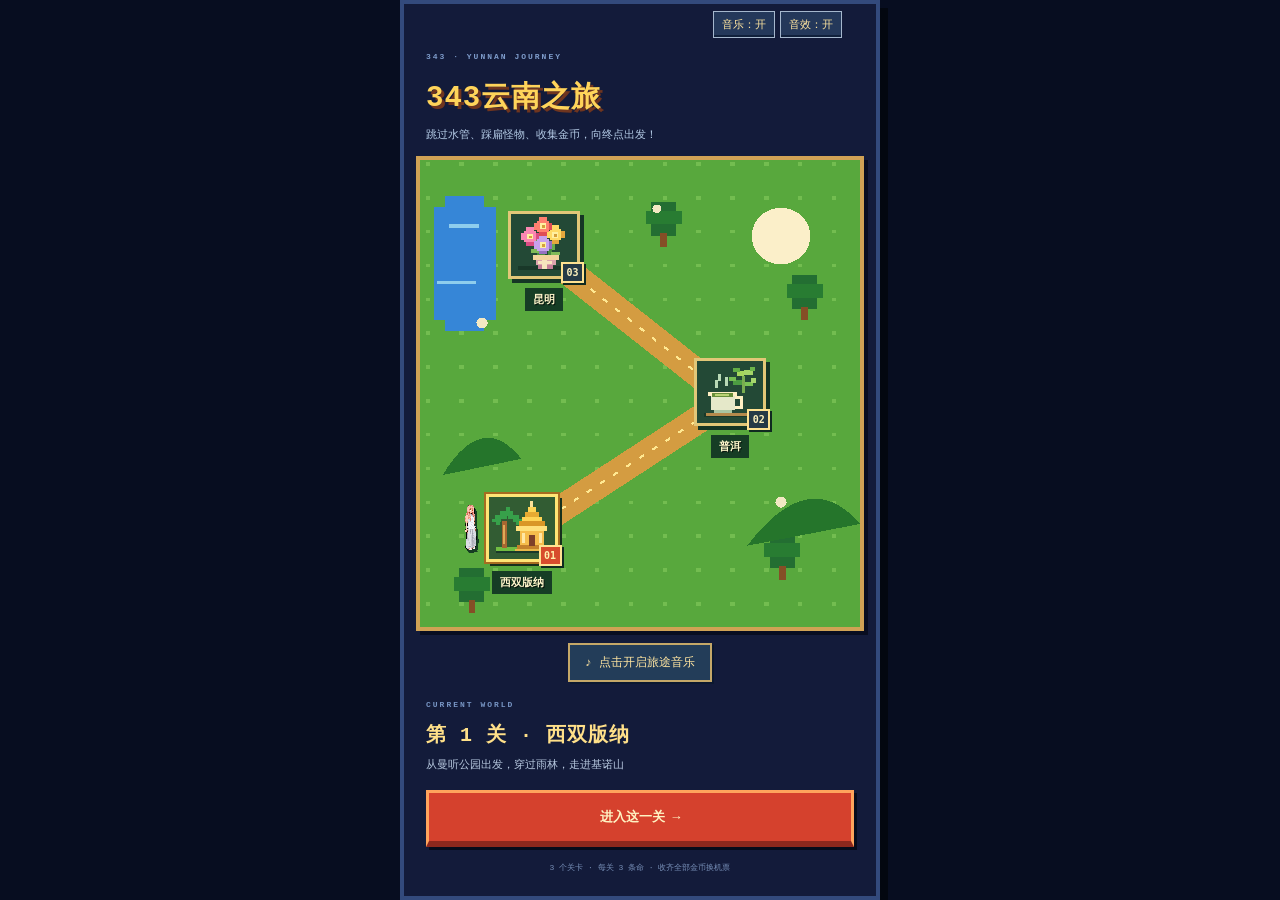
==== adventure/index.html @ a623d42a "v57: 修复云南节点定位错位 / 北京门禁+通关对勾 / 研究生院攻击互动 / 寿宴礼成对勾" ====
<!doctype html><html lang="zh-CN"><head><meta charset="utf-8"><meta name="viewport" content="width=device-width,initial-scale=1,viewport-fit=cover,user-scalable=no"><meta name="theme-color" content="#f7f5ef"><title>超级马里奥 · 像素冒险</title><link rel="stylesheet" href="style.css"></head><body>
<div id="app">
<section id="mapPage" class="page map-page"><div class="map-heading"><div class="audio-settings map-sound"><button class="sound-toggle" data-music>音乐：开</button><button class="sound-toggle" data-sound>音效：开</button></div><small>343 · YUNNAN JOURNEY</small><h1>343云南之旅</h1><p>跳过水管、踩扁怪物、收集金币，向终点出发！</p></div><div id="mapArt" class="map-art"><svg class="map-route" viewBox="0 0 390 430" preserveAspectRatio="none" aria-hidden="true"><path d="M90 345L275 220L110 85" fill="none" stroke="#d49c41" stroke-width="25" stroke-linecap="square" stroke-linejoin="miter"/><path d="M90 345L275 220L110 85" fill="none" stroke="#ffe891" stroke-width="2" stroke-dasharray="5 9"/><circle cx="320" cy="70" r="26" fill="#fbefc9"/><path d="M20 290Q55 230 90 275M290 355Q345 280 390 335" fill="#25752b"/><g fill="#f3e8c3"><circle cx="55" cy="150" r="5"/><circle cx="320" cy="315" r="5"/><circle cx="210" cy="45" r="4"/></g></svg><div id="mapNodes"></div><div id="mapHero" class="map-hero"><img id="mapHeroImage" alt="当前关卡的基础主角形象"></div></div><div class="map-bottom"><button id="mapMusicStart" class="map-music-start hidden">♪ 点击开启旅途音乐</button><small>CURRENT WORLD</small><h2 id="mapCurrent"></h2><p id="mapSubtitle"></p><button id="mapStart" class="primary">进入这一关 →</button><button id="exitHome" class="text-btn hidden" style="display:block;width:100%;padding:12px 15px 4px">回到坏女孩诞辰地图 →</button><div class="map-note">3 个关卡 · 每关 3 条命 · 收齐全部金币换机票</div></div></section>
<section id="gamePage" class="page game-page hidden">
<header><div class="logo">M</div><div><small>PIXEL PLATFORM ADVENTURE</small><h1>超级马里奥</h1></div><button id="backMap" class="round" aria-label="返回关卡地图">⌂</button></header>
<div class="chapter-row"><span id="chapter">01 / 西双版纳</span><div class="audio-settings"><button class="sound-toggle" data-music>音乐：开</button><button class="sound-toggle" data-sound>音效：开</button></div><div id="steps" class="steps"><i></i><i></i><i></i></div></div>
<div class="game-scene"><canvas id="canvas" aria-label="像素横版平台游戏，左右移动，空格跳跃"></canvas><div class="hud"><span>◷ <b id="time">0.0</b> s</span><span>🍄 <b id="count">0 / 2</b></span><span>● <b id="coinCount">0 / 28</b></span><span class="life-count" aria-label="剩余生命"><b id="lives">♥♥♥</b></span><button id="pause" aria-label="暂停游戏">Ⅱ</button></div><div class="progress"><i id="progress"></i></div><div id="powerStatus" class="power-status hidden" role="status">★ 高级外援 · 无敌</div><button id="skipLevel" aria-label="跳过本关">跳过本关 »</button><div id="sceneHint" class="game-notice hidden" role="status"></div><div id="cheer" class="cheer hidden"><small>YOU MADE IT</small><h2 id="settleTitle">售票站到了！</h2><p id="settleText">伙伴们正在售票站等你。</p></div></div>
<div id="gameControls" class="controls"><div><b id="controlTitle">左右移动 · 跳跃 · 踩怪</b><p>电脑：方向键 / A D 移动，空格跳跃</p></div><div class="move-buttons"><button id="left" aria-label="向左移动">◀</button><button id="right" aria-label="向右移动">▶</button></div><button id="jump" aria-label="跳跃">A <span>跳跃</span></button></div>
<div class="footnote">每关 3 条命 · 问号砖也有金币 · 收齐后换机票</div>
</section>
<section id="galleryPage" class="page gallery-page hidden"><div class="gallery-top"><span>ADVENTURE JOURNAL</span><button id="galleryMap" class="round" aria-label="返回关卡地图">⌂</button></div><div class="gallery-intro"><small id="galleryChapter"></small><h1 id="galleryTitle"></h1><p id="galleryText"></p><div class="scroll-note">一张照片，收藏一段旅程</div></div><div id="galleryItems"></div><div class="gallery-bottom"><span>把这一页收藏在心里</span><button id="next" class="primary">下一段冒险 →</button><button id="replay" class="text-btn">重玩本关</button></div></section>
<div id="cardModal" class="modal hidden" role="dialog" aria-modal="true" aria-labelledby="cardTitle"><div class="story-card"><div class="card-top"><span id="cardTag">MEET YOUR HERO</span><span id="cardNumber">01 / 03</span></div><div class="portrait-wrap"><img id="cardImage" alt="角色介绍照片"><div id="cardBadge" class="card-badge">✦</div></div><div class="card-copy"><small id="cardEyebrow">冒险即将开始</small><h2 id="cardTitle"></h2><p id="cardText"></p><button id="cardAction" class="primary">出发吧 →</button><div id="cardNote" class="card-note">卡片展示期间，游戏计时暂停</div></div></div></div>
<div id="pauseModal" class="modal hidden" role="dialog" aria-modal="true" aria-label="游戏已暂停"><div class="simple-card"><small>TAKE YOUR TIME</small><h2>冒险暂停中</h2><p>准备好，就继续向前吧。</p><button id="resume" class="primary">继续冒险 →</button><button id="restart" class="text-btn">重新开始本关</button></div></div>
<div id="gameOverModal" class="modal hidden" role="dialog" aria-modal="true" aria-labelledby="gameOverTitle"><div class="simple-card"><small>TRY AGAIN</small><h2 id="gameOverTitle">生命用完了</h2><p>重新挑战本关，带着 3 条命再次出发。</p><button id="retryLevel" class="primary">重新挑战本关</button><button id="gameOverMap" class="text-btn">返回地图</button></div></div>
<div id="ticketModal" class="modal hidden" role="dialog" aria-modal="true" aria-labelledby="ticketTitle"><div class="ticket-card"><div class="ticket-top"><span>BOARDING PASS</span><span>✈</span></div><div class="ticket-main"><small id="ticketNumber"></small><h2 id="ticketTitle"></h2><div class="ticket-route"><div><small>出发地</small><strong id="ticketOrigin"></strong></div><span>✈</span><div><small>目的地</small><strong id="ticketDestination"></strong></div></div><p id="ticketText"></p><div class="ticket-paid">✓ <span id="ticketCoins"></span></div></div><div class="ticket-tear"></div><div class="ticket-bottom"><div class="barcode" aria-hidden="true"></div><button id="ticketAction" class="primary">收好机票，回忆本次旅程</button></div></div></div>
</div><script src="config.js?v=arcade-30"></script><script src="pixel-art.js?v=arcade-30"></script><script src="kunming-backgrounds.js?v=arcade-30"></script><script src="banna-backgrounds.js?v=arcade-30"></script><script src="puer-backgrounds.js?v=arcade-30"></script><script src="sound.js?v=arcade-30"></script><script src="music.js?v=arcade-30"></script><script src="journey-photo.js?v=arcade-30"></script><script src="game.js?v=arcade-30"></script></body></html>
---- adventure/style.css ----
:root{--paper:#f7f5ef;--ink:#34483e;--muted:#899080;--orange:#d77f5d}*{box-sizing:border-box}html,body{margin:0;width:100%;height:100%;background:#e5e8df;color:var(--ink);font-family:Arial,'PingFang SC','Microsoft YaHei',sans-serif}button,input,textarea{font:inherit}button{cursor:pointer;-webkit-tap-highlight-color:transparent}button:focus-visible,label:focus-within{outline:3px solid #6e9f79;outline-offset:3px}.hidden{display:none!important}#app{width:100%;max-width:480px;margin:auto;background:var(--paper);height:100dvh;position:relative;box-shadow:0 0 70px #3a543416;overflow:hidden}.page{height:100%;background:var(--paper)}.game-page{display:flex;flex-direction:column;padding:env(safe-area-inset-top) 0 0}header{display:flex;align-items:center;gap:10px;padding:19px 22px 13px;flex-shrink:0}.logo{font-size:30px;color:var(--orange);background:#efe6d6;width:44px;height:44px;border-radius:50%;display:grid;place-items:center}small{font-size:9px;letter-spacing:2px;font-weight:600}header small{color:#959a88;font-size:8px}header h1{font-size:21px;letter-spacing:2px;margin:4px 0 0}.round{border:1px solid #dedfd2;border-radius:50%;width:35px;height:35px;background:transparent;color:#70806c}header>.round{margin-left:auto}.chapter-row{display:flex;justify-content:space-between;align-items:center;padding:8px 23px 15px;flex-shrink:0;font-size:11px;letter-spacing:1px;color:#7b896f}.steps{display:flex;gap:5px}.steps i{width:20px;height:4px;border-radius:4px;background:#e0e3d6}.steps .active{background:#d39170}.game-scene{position:relative;margin:0 12px;flex:1;min-height:220px;overflow:hidden;border-radius:20px;background:#deead5;touch-action:none;isolation:isolate}canvas{display:block;width:100%;height:100%;position:absolute;inset:0}.hud{position:absolute;left:17px;right:17px;top:16px;display:flex;justify-content:space-between;align-items:center;font-size:11px;z-index:2}.hud>span{background:#fff9;border:1px solid #fff8;backdrop-filter:blur(8px);padding:8px 11px;border-radius:30px;color:#53715b}.hud b{font:700 15px monospace}.hud button{border:1px solid #fff8;background:#fffa;border-radius:50%;height:33px;width:33px;color:#53715b}.progress{position:absolute;left:21px;right:21px;top:62px;height:3px;background:#ffffff5c;border-radius:3px;overflow:hidden}.progress i{display:block;width:0;height:100%;background:#6f926d}.scene-hint{position:absolute;top:85px;left:0;right:0;text-align:center;font-size:10px;color:#577453;letter-spacing:2px}.controls{display:flex;justify-content:space-between;align-items:center;padding:18px 24px 10px;flex-shrink:0}.controls b{font-size:13px}.controls p{font-size:10px;color:#939781;margin:7px 0 0}.controls button{border:0;border-bottom:4px solid #b56c50;background:#d68a68;color:white;border-radius:24px;width:92px;height:64px;font-size:25px;touch-action:none;user-select:none}.controls button span{font-size:12px;vertical-align:middle}.controls button:active{transform:translateY(2px);border-bottom-width:2px}.footnote{text-align:center;padding:7px 0 max(14px,env(safe-area-inset-bottom));color:#9c9f8e;font-size:9px;letter-spacing:1px;flex-shrink:0}.modal{position:absolute;inset:0;z-index:10;background:#314b3b73;backdrop-filter:blur(7px);display:flex;align-items:center;justify-content:center;padding:23px;overflow-y:auto;overscroll-behavior:contain}.story-card{width:100%;max-width:340px;background:#fcfaf3;border-radius:24px;overflow:hidden;box-shadow:0 20px 70px #253b3340;margin:auto}.card-top{padding:17px 20px 12px;display:flex;justify-content:space-between;color:#93967f;font:8px monospace;letter-spacing:1.8px}.portrait-wrap{height:clamp(130px,29dvh,265px);margin:0 15px;border-radius:14px;background:radial-gradient(ellipse at 50% 60%,#f8f1da,#dce7d2);display:flex;justify-content:center;position:relative;padding:14px;overflow:hidden}.portrait-wrap img{width:100%;height:100%;object-fit:contain}.card-badge{position:absolute;right:12px;bottom:12px;width:30px;height:30px;border-radius:50%;background:#fff9;display:grid;place-items:center;color:#a47c4b}.card-copy{padding:20px 24px;text-align:center}.card-copy small{color:#b28f66;font-size:9px}.card-copy h2{font-size:25px;margin:9px 0 12px;letter-spacing:1px}.card-copy p{font-size:12px;color:#89907e;line-height:1.9;margin:0 0 20px;white-space:pre-wrap;max-height:15dvh;overflow:auto}.primary{display:block;width:100%;border:0;border-bottom:3px solid #b76e50;background:#d38a68;color:white;padding:15px;border-radius:14px;font-weight:600;font-size:13px}.card-note{font-size:9px;color:#a5a58e;margin-top:13px}.simple-card{background:#fcfaf3;padding:32px 25px;border-radius:22px;width:100%;text-align:center}.simple-card small{color:#ad9274}.simple-card h2{font-size:24px}.simple-card p{font-size:12px;color:var(--muted);margin-bottom:25px}.text-btn{border:0;background:none;color:#89907e;font-size:12px;padding:15px}.cheer{position:absolute;inset:100px 0 auto;text-align:center;color:#3c614a;animation:appear .35s both}.cheer small{letter-spacing:3px}.cheer h2{font-size:28px;margin:12px 0}.cheer p{font-size:11px}.gallery-page{overflow-y:auto;overscroll-behavior:contain;-webkit-overflow-scrolling:touch;padding:env(safe-area-inset-top) 22px max(24px,env(safe-area-inset-bottom))}.gallery-top{display:flex;justify-content:space-between;align-items:center;padding:22px 0;color:#969982;font:9px monospace;letter-spacing:1.5px}.gallery-intro{padding:22px 0 25px}.gallery-intro small{color:#b78b63}.gallery-intro h1{font-size:30px;line-height:1.5;margin:13px 0;letter-spacing:1px;max-width:290px}.gallery-intro p{font-size:12px;line-height:1.9;color:#949a87}.scroll-note{font-size:10px;color:#ab9d7f;margin-top:25px}.gallery-item{margin:0 0 30px}.gallery-item img{display:block;width:100%;height:auto;border-radius:17px;background:#e2e9d9}.gallery-item small{font:9px monospace;color:#b69a78;display:block;margin-top:18px;letter-spacing:2px}.gallery-item h2{font-size:19px;margin:9px 0}.gallery-item p{font-size:12px;line-height:1.9;color:#8c947f;white-space:pre-wrap}.gallery-bottom{text-align:center;border-top:1px solid #e3e3d5;padding-top:28px}.gallery-bottom>span{font-size:11px;color:#a2a58d;display:block;margin-bottom:20px}@keyframes appear{from{opacity:0;transform:translateY(15px)}to{opacity:1;transform:translateY(0)}}@media(min-width:600px){#app{height:min(900px,100dvh);border-radius:24px}body{display:flex;align-items:center;justify-content:center}#app::selection{background:#dce8d2}}@media(max-height:640px){header{padding-top:10px;padding-bottom:8px}.chapter-row{padding-bottom:9px}.controls{padding-top:10px}.controls button{height:52px}.footnote{padding-top:4px;padding-bottom:8px}.card-copy{padding:14px 20px}.card-copy p{margin-bottom:12px}.card-top{padding-top:12px}}
.map-page{display:flex;flex-direction:column;overflow:auto;padding:env(safe-area-inset-top) 22px max(15px,env(safe-area-inset-bottom))}.map-heading{padding:28px 0 0;flex-shrink:0}.map-heading>small{color:#a69375;font-size:8px}.map-heading h1{font-size:28px;letter-spacing:1px;margin:13px 0 9px}.map-heading p{font-size:11px;color:#8a957e;line-height:1.8;margin:0}.map-art{position:relative;flex:1;min-height:260px;max-height:480px;margin:10px -10px 0;border-radius:32px;background:radial-gradient(ellipse at 50% 50%,#e4ecd8,#f1f2e8 75%);background-position:center;background-size:cover}.map-route{position:absolute;inset:0;width:100%;height:100%;overflow:visible}.map-node{position:absolute;transform:translate(-50%,-50%);border:0;background:none;color:#74846b;padding:0;text-align:center;width:100px;height:49px;z-index:2}.map-node strong{display:grid;place-items:center;margin:auto;width:44px;height:44px;background:#e4dfce;border:4px solid #fffaf0;box-shadow:0 3px 0 #c9c5b4;border-radius:50%;font:700 15px monospace}.map-node.current strong{background:#d68a68;color:#fff;box-shadow:0 3px 0 #b87556}.map-node.done strong{background:#93ac7e;color:white;box-shadow:0 3px 0 #758d64}.map-node span{display:block;font-size:10px;margin-top:8px;white-space:nowrap;letter-spacing:1px}.map-node:disabled{opacity:.58;cursor:default}.map-hero{position:absolute;width:52px;height:78px;transform:translate(-50%,-120%);z-index:3;pointer-events:none}.map-hero img{width:100%;height:100%;object-fit:contain;filter:drop-shadow(0 4px 0 #687c4220)}.map-hero.running img{animation:mapRun .22s infinite alternate}.map-bottom{flex-shrink:0;padding:18px 0 8px}.map-bottom>small{font-size:8px;color:#af9877}.map-bottom h2{font-size:20px;letter-spacing:1px;margin:9px 0}.map-bottom p{font-size:11px;color:#929b85;margin:0 0 18px}.map-note{font-size:9px;color:#a3a58e;text-align:center;margin-top:15px}.primary:disabled{background:#b9b49b;border-bottom-color:#a6a18b;cursor:wait}.hud{gap:5px;left:11px;right:11px}.hud>span{padding:7px 9px;font-size:10px}.hud b{font-size:13px}.cheer{top:110px;padding:0 10px}.cheer h2{font-size:24px}.ticket-card{background:#fcfaf3;width:100%;max-width:350px;border-radius:23px;overflow:hidden;box-shadow:0 20px 70px #253b3340;margin:auto}.ticket-top{background:#e1e9d3;padding:18px 23px;display:flex;justify-content:space-between;align-items:center;font:9px monospace;letter-spacing:3px;color:#677b5b}.ticket-top>span:last-child{font-size:24px}.ticket-main{padding:25px 24px 22px}.ticket-main>small{font:8px monospace;color:#b09a7c;letter-spacing:2px}.ticket-main h2{font-size:24px;margin:12px 0 23px}.ticket-route{display:flex;align-items:center;justify-content:space-between;gap:12px}.ticket-route div{flex:1}.ticket-route div:last-child{text-align:right}.ticket-route small{display:block;font-size:9px;color:#a2a38c;margin-bottom:10px;letter-spacing:1px}.ticket-route strong{font-size:18px;line-height:1.4;display:block;overflow-wrap:anywhere}.ticket-route>span{font-size:25px;color:#cf9474}.ticket-main p{font-size:12px;line-height:1.9;color:#8c947e;white-space:pre-wrap;margin:24px 0 15px;max-height:20dvh;overflow:auto}.ticket-paid{background:#eef0e5;color:#81916d;border-radius:8px;padding:10px;font-size:10px;text-align:center}.ticket-tear{position:relative;border-top:1px dashed #d5d5bd;margin:0 12px}.ticket-tear:before,.ticket-tear:after{content:'';position:absolute;width:22px;height:22px;border-radius:50%;background:#a6b2a3;top:-11px}.ticket-tear:before{left:-23px}.ticket-tear:after{right:-23px}.ticket-bottom{padding:22px 24px}.barcode{height:28px;width:150px;margin:0 auto 22px;background:repeating-linear-gradient(90deg,#8a937b 0 2px,transparent 2px 4px,#8a937b 4px 5px,transparent 5px 8px,#8a937b 8px 12px,transparent 12px 15px)}@keyframes mapRun{from{transform:translateY(0) rotate(-5deg)}to{transform:translateY(-7px) rotate(5deg)}}@media(max-height:700px){.map-heading{padding-top:17px}.map-heading h1{font-size:25px}.map-bottom{padding-top:10px}.map-bottom p{margin-bottom:12px}.map-art{min-height:230px}.ticket-main{padding:18px 22px}.ticket-main h2{margin-bottom:17px}.ticket-bottom{padding:16px 22px}}
/* 经典像素界面。默认资源使用整数像素和 nearest-neighbor 缩放。 */
:root{--paper:#131b3a;--ink:#fff6db;--muted:#b8c5e0;--orange:#f7c64d}html,body{background:#070d20;color:var(--ink);font-family:'Courier New','Microsoft YaHei',monospace}#app{background:#131b3a;border:4px solid #334a7c;border-radius:0!important;box-shadow:8px 8px 0 #030710}.page{background:#131b3a}header{padding-top:14px}.logo{border-radius:0;background:#e4412e;color:#fff7dc;font:bold 28px monospace;border:3px solid #ffb44a;box-shadow:3px 3px 0 #080e22}header h1{color:#ffda60;font-size:22px;letter-spacing:0}header small{color:#9ab3e2;font-size:8px;letter-spacing:1px}.round{border-radius:0;background:#263961;color:#ffe67e;border:2px solid #7388b2;box-shadow:2px 2px 0 #070d20}.chapter-row{color:#b0cdfa;font-weight:bold}.steps i{border-radius:0;background:#334773}.steps .active{background:#ffcd48}.game-scene{border-radius:0;border:3px solid #506b9b;margin:0 8px;background:#6eafff;min-height:230px;box-shadow:3px 3px 0 #080d20}canvas,img{image-rendering:pixelated}canvas{image-rendering:crisp-edges;image-rendering:pixelated}.hud{top:10px;color:#fff;gap:4px}.hud>span{background:#102343d9;border:2px solid #e4eeff;border-radius:0;color:#fff4ad;padding:6px 7px;backdrop-filter:none}.hud button{border-radius:0;background:#102343d9;border:2px solid #e4eeff;color:#fff4ad}.progress{top:53px;border-radius:0;background:#10234388;height:4px}.progress i{background:#ffd44b}.scene-hint{top:67px;color:#fff7dd;font-size:9px;letter-spacing:0;text-shadow:1px 1px #173257;background:#16325880;padding:6px 0}.controls{padding:12px 14px 4px;display:flex;flex-wrap:wrap;gap:12px}.controls>div:first-child{width:100%}.controls b{color:#ffd860;font-size:12px}.controls p{color:#9cafd2;font-size:9px;margin-top:5px}.controls .move-buttons{display:flex;gap:12px}.controls button{border-radius:0;background:#385283;border:3px solid #8aa2c9;border-bottom:6px solid #243251;box-shadow:3px 3px 0 #050b19;height:55px;width:65px;color:#fff7da;font-size:21px}.controls #jump{margin-left:auto;background:#cf3c30;border-color:#ffae62;border-bottom-color:#87271e;width:88px}.footnote{color:#7e98c5;font-size:8px;letter-spacing:0;padding-top:10px}.modal{background:#060c229c;backdrop-filter:none}.story-card,.simple-card,.ticket-card{border-radius:0;background:#172644;border:4px solid #f4c65a;box-shadow:7px 7px 0 #050a1d}.card-top{color:#9fc2f2}.portrait-wrap{border-radius:0;background:#263f69;border:3px solid #526e9d;height:clamp(110px,25dvh,220px);margin:0 18px}.card-badge{border-radius:0;background:#192e52;color:#ffdb68}.card-copy small{color:#ffd966}.card-copy h2{font-size:23px;color:#fff1c7}.card-copy p{color:#b9cce7;font-size:11px}.primary{background:#d5412d;border:3px solid #ffa45c;border-bottom:6px solid #8d281d;border-radius:0;color:#fff3c3;box-shadow:3px 3px 0 #070c1b}.primary:disabled{background:#3e526f;border-color:#8392ad;box-shadow:none}.card-note{color:#7b98c1}.text-btn{color:#a0bbe0}.simple-card p{color:#aec5e6}.cheer{color:#fff4c7;text-shadow:2px 2px #193250;background:#183055df;border-top:3px solid #ffd457;border-bottom:3px solid #ffd457;top:95px;padding:17px 4px}.cheer h2{font-size:22px}.cheer p{font-size:10px}.map-heading>small{color:#7f9dcc}.map-heading h1{color:#ffd45a;text-shadow:3px 3px #6f351f;font-size:29px}.map-heading p{color:#b4cbe6}.map-art{border-radius:0;background-color:#58a83d;border:4px solid #d0a255;box-shadow:4px 4px 0 #080d20;min-height:240px}.map-route{shape-rendering:crispEdges}.map-node strong{border-radius:0;background:#6a788c;border:3px solid #d9e7e9;box-shadow:3px 3px 0 #29374a;color:#eef3e4}.map-node.current strong{background:#d4472c;color:#ffea99;box-shadow:3px 3px 0 #75291d}.map-node.done strong{background:#337b2d;color:#fff7c8;box-shadow:3px 3px 0 #194a23}.map-node span{background:#163d25;padding:4px;color:#fff6cb;font-size:9px;font-weight:bold;letter-spacing:0;display:inline-block;text-shadow:1px 1px #07130c}.map-node:disabled{opacity:.8}.map-hero{width:36px;height:48px;transform:translate(-50%,-145%)}.map-hero img{filter:drop-shadow(2px 3px #153c23)}.map-bottom>small{color:#7795c4}.map-bottom h2{color:#ffe089}.map-bottom p{color:#b7c8df}.map-note{color:#778fb7;font-size:8px}.gallery-top{color:#95b7e6}.gallery-intro small{color:#ffe188}.gallery-intro h1{color:#ffe188;font-size:26px}.gallery-intro p,.gallery-item p{color:#a7bfdc}.scroll-note{color:#86a7d6}.gallery-item img{border-radius:0;border:3px solid #6783b1;background:#244471}.gallery-item h2{color:#ffdb67}.gallery-item small{color:#b5cef2}.gallery-bottom{border-color:#3c5077}.gallery-bottom>span{color:#a2b7db}.ticket-top{background:#304b73;color:#ffdc6e}.ticket-main>small{color:#91b7e6}.ticket-main h2{color:#ffe28a}.ticket-route small{color:#92aed1}.ticket-route strong{color:#fff0bc}.ticket-route>span{color:#ffb94a}.ticket-main p{color:#b6cae4}.ticket-paid{background:#203b48;color:#a8e5a0;border-radius:0;border:2px solid #598767}.ticket-tear{border-color:#7b96bd}.ticket-tear:before,.ticket-tear:after{background:#0c142e}.barcode{background:repeating-linear-gradient(90deg,#9cb9d8 0 2px,transparent 2px 4px,#9cb9d8 4px 5px,transparent 5px 8px,#9cb9d8 8px 12px,transparent 12px 15px)}@media(max-height:700px){.controls{padding-top:7px;gap:8px}.controls button{height:47px}.footnote{padding:6px 0}.map-heading h1{font-size:24px}.map-heading{padding-top:13px}.map-note{margin-top:9px}}@media(min-width:600px){#app{max-width:480px}}
/* iOS Safari 长按保护：按钮及内部文字都不选中、不弹出系统菜单。 */
#gameControls,#gameControls *,#canvas{
  -webkit-user-select:none;
  -moz-user-select:none;
  user-select:none;
  -webkit-touch-callout:none;
  -webkit-user-drag:none;
  touch-action:none;
}
#gameControls button *{pointer-events:none}
/* 目的地特色像素地标：锁定与移动中禁用分别处理，不因移动而变灰。 */
.map-node{height:82px;width:108px;overflow:visible}
.destination-frame{width:72px;height:68px;margin:0 auto;position:relative;background:#234936;border:3px solid #e2c778;box-shadow:4px 4px 0 #153625;display:grid;place-items:center}
.destination-icon{display:block;width:60px;height:60px;object-fit:contain;image-rendering:pixelated;-webkit-user-drag:none}
.destination-badge{position:absolute;right:-7px;bottom:-7px;min-width:23px;height:21px;display:grid;place-items:center;border:2px solid #ffe291;background:#263a46;color:#fff1bd;font:bold 10px monospace;box-shadow:2px 2px 0 #102a20}
.map-node .destination-label{margin-top:9px;padding:4px 8px;font-size:11px}
.map-node.current .destination-frame{background:#325c33;border-color:#ffe575;box-shadow:0 0 0 2px #a66c20,4px 4px 0 #17301c}
.map-node.current .destination-badge{background:#d74c2d;color:#fff1ad}
.map-node.done .destination-badge{background:#38833b;color:#fff8c7}
.map-node:disabled{opacity:1}
.map-node.locked .destination-icon{filter:grayscale(1) brightness(.85)}
.map-node.locked .destination-frame{background:#555f59;border-color:#a9b1a4;box-shadow:4px 4px 0 #34453b}
.map-node.locked .destination-badge{background:#616b66;border-color:#bbc2b8;color:#dfe4dc}
.map-node.locked .destination-label{background:#4a5b4d;color:#c7cec4}
.map-hero{margin-left:-51px;transform:translate(-50%,-65%)}
@media(max-height:700px){.map-node{height:74px}.destination-frame{width:64px;height:60px}.destination-icon{width:52px;height:52px}.map-node .destination-label{font-size:10px;margin-top:7px}.map-hero{margin-left:-46px}}
/* 传奇外援：像素黑金卡，与普通换装卡明确区分。 */
#cardModal.premium{background:radial-gradient(ellipse at center,#64491b80,#050915ed)}
.premium .story-card{position:relative;background:linear-gradient(155deg,#28334a,#10192b 60%,#3a2b19);border:4px solid #f7da88;box-shadow:0 0 0 4px #9c702e,0 0 0 7px #302818,0 0 55px #f4be4c40;animation:legendAppear .45s ease-out both}
.premium .story-card:before,.premium .story-card:after{content:'✦';position:absolute;z-index:2;color:#ffe6a4;font-size:24px;top:7px;text-shadow:0 0 12px #ffd460}
.premium .story-card:before{left:6px}.premium .story-card:after{right:6px}
.premium .card-top{padding:21px 27px 16px;color:#efd490;font-size:9px;letter-spacing:1.6px}
.premium .portrait-wrap{height:clamp(140px,30dvh,275px);background:radial-gradient(ellipse at center,#62533470,#1a263b 65%);border:2px solid #ad884a;box-shadow:inset 0 0 24px #f0c66615}
.premium .portrait-wrap:before{content:'';position:absolute;inset:-20%;background:conic-gradient(from 0deg,transparent,#ffe09b18,transparent,#ffe09b18,transparent);animation:legendRays 12s linear infinite;pointer-events:none}
.premium .portrait-wrap img{position:relative;z-index:1;filter:drop-shadow(0 0 10px #ffd37e55)}
.premium .card-badge{z-index:2;background:#58421f;color:#ffe9a0;border:2px solid #d4ac61;box-shadow:0 0 15px #e9b54b44}
.premium .card-copy small{color:#eaca80;letter-spacing:2px}.premium .card-copy h2{color:#ffe9a9;font-size:26px;text-shadow:0 2px #916426;margin-top:12px}
.premium .card-copy p{color:#dddbc9;line-height:1.9}.premium .primary{background:linear-gradient(#f2d48d,#c39543);border-color:#ffedb6;border-bottom-color:#886025;color:#35260e;text-shadow:0 1px #fff4c888;box-shadow:0 3px 0 #4c351b,0 0 18px #f2cf7e22}
.premium .card-note{color:#bca56e;font-size:9px;line-height:1.7}
.power-status{position:absolute;z-index:3;right:12px;top:96px;padding:7px 9px;background:#473515ed;border:2px solid #f4d282;box-shadow:2px 2px 0 #111a2b;color:#ffe4a0;font:bold 10px monospace;pointer-events:none}
@keyframes legendAppear{from{opacity:0;transform:translateY(16px) scale(.96)}to{opacity:1;transform:translateY(0) scale(1)}}@keyframes legendRays{to{transform:rotate(360deg)}}
@media(prefers-reduced-motion:reduce){.premium .story-card,.premium .portrait-wrap:before{animation:none}}

.sound-toggle{font-size:11px;white-space:nowrap;background:#24385a;color:#ffe5a0;border:1px solid #a5b7cd;padding:5px 8px;box-shadow:inset 0 -2px #10203b;touch-action:manipulation}.map-heading{position:relative}.map-sound{position:absolute;right:18px;top:8px}

.audio-settings{display:flex;gap:5px}.chapter-row .audio-settings{margin-left:auto}.chapter-row .sound-toggle{font-size:10px;padding:5px}.map-heading{padding-top:42px}.map-sound{top:7px;right:12px}.card-copy small{letter-spacing:1px;line-height:1.7}

.journey-photo{position:static;inset:auto;display:block;width:100%;height:auto;border:3px solid #e5cc91;background:#aac6b2;image-rendering:pixelated;box-shadow:5px 5px 0 #090f22}.gallery-item .journey-photo+small{display:block;margin-top:20px}

.game-notice{position:absolute;z-index:4;top:66px;left:10px;right:10px;padding:10px;background:#132843ed;border:2px solid #e5cc88;color:#ffe9b6;font-size:11px;line-height:1.6;text-align:center;pointer-events:none}.hud{gap:5px;font-size:10px;left:9px;right:9px}.hud>span{padding:6px 5px}.life-count{color:#ffaaa0;letter-spacing:1px}.life-count b{font-size:13px}@media(max-width:360px){.hud{gap:3px;font-size:9px}.hud>span{padding:6px 3px}.life-count b{font-size:11px}}

.hud .life-count,.hud .life-count b{color:#ff414b;text-shadow:1px 1px 0 #581621}

.map-music-start{display:block;margin:0 auto 12px;padding:9px 15px;background:#233d59;color:#ffe5a1;border:2px solid #c5a868;font-size:12px;box-shadow:2px 2px 0 #0b182f;touch-action:manipulation}.map-bottom:has(.map-music-start:not(.hidden)){padding-top:12px}

/* 跳过本关：随时可跳，跳过即走完整通关结算（售票站 → 机票 → 相册） */
#skipLevel{position:absolute;z-index:3;right:12px;bottom:12px;padding:8px 12px;background:#24385a;color:#ffe5a0;border:2px solid #c5a868;font:bold 11px "Zpix","Rainbow100",monospace;box-shadow:2px 2px 0 #0b182f;touch-action:manipulation;cursor:pointer}
#skipLevel:active{transform:translate(2px,2px);box-shadow:none}
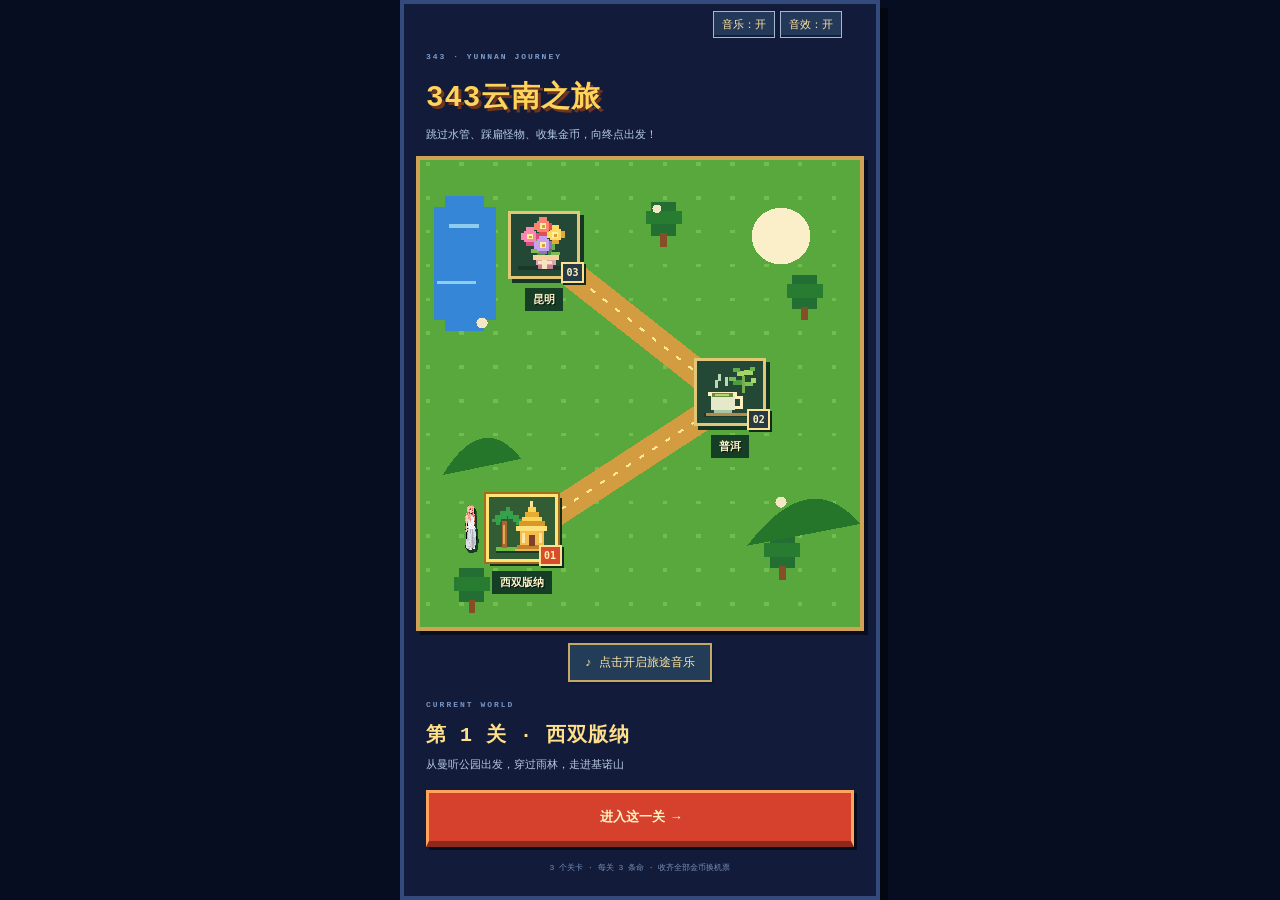
==== commit b6acdf61: "v59: 像素冒险精灵图压缩 - 17 张角色 PNG 等比缩到最长边 800px（显示尺寸本就 36-90px），9.3MB -> 4.6MB - config.js 中 20 个 frame 裁切" ====
--- a/adventure/index.html
+++ b/adventure/index.html
@@ -13,4 +13,4 @@
 <div id="pauseModal" class="modal hidden" role="dialog" aria-modal="true" aria-label="游戏已暂停"><div class="simple-card"><small>TAKE YOUR TIME</small><h2>冒险暂停中</h2><p>准备好，就继续向前吧。</p><button id="resume" class="primary">继续冒险 →</button><button id="restart" class="text-btn">重新开始本关</button></div></div>
 <div id="gameOverModal" class="modal hidden" role="dialog" aria-modal="true" aria-labelledby="gameOverTitle"><div class="simple-card"><small>TRY AGAIN</small><h2 id="gameOverTitle">生命用完了</h2><p>重新挑战本关，带着 3 条命再次出发。</p><button id="retryLevel" class="primary">重新挑战本关</button><button id="gameOverMap" class="text-btn">返回地图</button></div></div>
 <div id="ticketModal" class="modal hidden" role="dialog" aria-modal="true" aria-labelledby="ticketTitle"><div class="ticket-card"><div class="ticket-top"><span>BOARDING PASS</span><span>✈</span></div><div class="ticket-main"><small id="ticketNumber"></small><h2 id="ticketTitle"></h2><div class="ticket-route"><div><small>出发地</small><strong id="ticketOrigin"></strong></div><span>✈</span><div><small>目的地</small><strong id="ticketDestination"></strong></div></div><p id="ticketText"></p><div class="ticket-paid">✓ <span id="ticketCoins"></span></div></div><div class="ticket-tear"></div><div class="ticket-bottom"><div class="barcode" aria-hidden="true"></div><button id="ticketAction" class="primary">收好机票，回忆本次旅程</button></div></div></div>
-</div><script src="config.js?v=arcade-30"></script><script src="pixel-art.js?v=arcade-30"></script><script src="kunming-backgrounds.js?v=arcade-30"></script><script src="banna-backgrounds.js?v=arcade-30"></script><script src="puer-backgrounds.js?v=arcade-30"></script><script src="sound.js?v=arcade-30"></script><script src="music.js?v=arcade-30"></script><script src="journey-photo.js?v=arcade-30"></script><script src="game.js?v=arcade-30"></script></body></html>
+</div><script src="config.js?v=arcade-31"></script><script src="pixel-art.js?v=arcade-31"></script><script src="kunming-backgrounds.js?v=arcade-31"></script><script src="banna-backgrounds.js?v=arcade-31"></script><script src="puer-backgrounds.js?v=arcade-31"></script><script src="sound.js?v=arcade-31"></script><script src="music.js?v=arcade-31"></script><script src="journey-photo.js?v=arcade-31"></script><script src="game.js?v=arcade-31"></script></body></html>
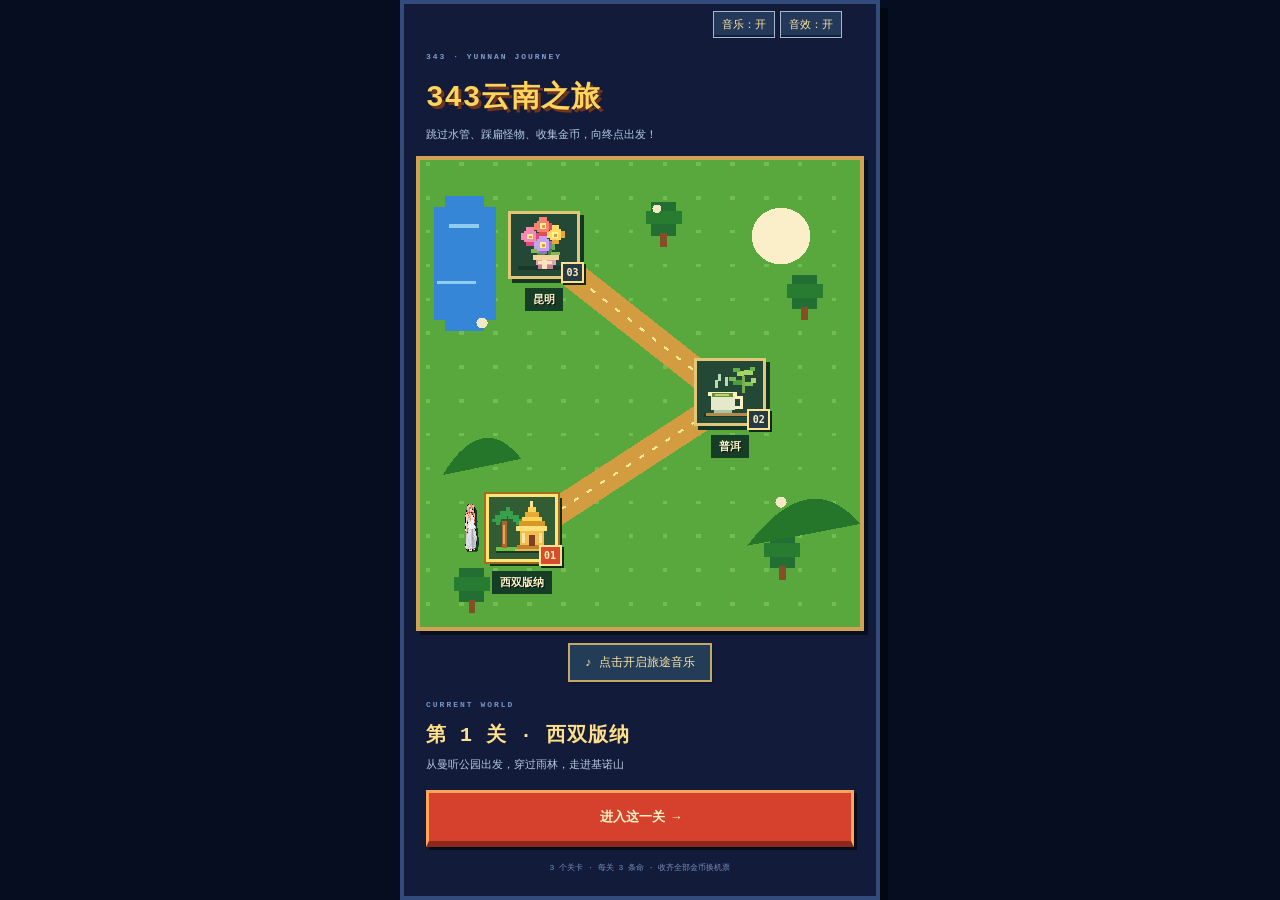
==== commit 42c3225f: "云南之旅：地图形象尺寸、三处镜像、终点改北京、旅程回顾文案 - 地图页主角改为按 frame 裁切后等比铺满盒子，第三关形象不再比其他关小 - 莎1-1、莎3-2 取消 flipX，莎3-3 增加 f" ====
--- a/adventure/index.html
+++ b/adventure/index.html
@@ -13,4 +13,4 @@
 <div id="pauseModal" class="modal hidden" role="dialog" aria-modal="true" aria-label="游戏已暂停"><div class="simple-card"><small>TAKE YOUR TIME</small><h2>冒险暂停中</h2><p>准备好，就继续向前吧。</p><button id="resume" class="primary">继续冒险 →</button><button id="restart" class="text-btn">重新开始本关</button></div></div>
 <div id="gameOverModal" class="modal hidden" role="dialog" aria-modal="true" aria-labelledby="gameOverTitle"><div class="simple-card"><small>TRY AGAIN</small><h2 id="gameOverTitle">生命用完了</h2><p>重新挑战本关，带着 3 条命再次出发。</p><button id="retryLevel" class="primary">重新挑战本关</button><button id="gameOverMap" class="text-btn">返回地图</button></div></div>
 <div id="ticketModal" class="modal hidden" role="dialog" aria-modal="true" aria-labelledby="ticketTitle"><div class="ticket-card"><div class="ticket-top"><span>BOARDING PASS</span><span>✈</span></div><div class="ticket-main"><small id="ticketNumber"></small><h2 id="ticketTitle"></h2><div class="ticket-route"><div><small>出发地</small><strong id="ticketOrigin"></strong></div><span>✈</span><div><small>目的地</small><strong id="ticketDestination"></strong></div></div><p id="ticketText"></p><div class="ticket-paid">✓ <span id="ticketCoins"></span></div></div><div class="ticket-tear"></div><div class="ticket-bottom"><div class="barcode" aria-hidden="true"></div><button id="ticketAction" class="primary">收好机票，回忆本次旅程</button></div></div></div>
-</div><script src="config.js?v=arcade-31"></script><script src="pixel-art.js?v=arcade-31"></script><script src="kunming-backgrounds.js?v=arcade-31"></script><script src="banna-backgrounds.js?v=arcade-31"></script><script src="puer-backgrounds.js?v=arcade-31"></script><script src="sound.js?v=arcade-31"></script><script src="music.js?v=arcade-31"></script><script src="journey-photo.js?v=arcade-31"></script><script src="game.js?v=arcade-31"></script></body></html>
+</div><script src="config.js?v=arcade-33"></script><script src="pixel-art.js?v=arcade-33"></script><script src="kunming-backgrounds.js?v=arcade-33"></script><script src="banna-backgrounds.js?v=arcade-33"></script><script src="puer-backgrounds.js?v=arcade-33"></script><script src="sound.js?v=arcade-33"></script><script src="music.js?v=arcade-33"></script><script src="journey-photo.js?v=arcade-33"></script><script src="game.js?v=arcade-33"></script></body></html>
--- a/adventure/style.css
+++ b/adventure/style.css
@@ -1,5 +1,5 @@
 :root{--paper:#f7f5ef;--ink:#34483e;--muted:#899080;--orange:#d77f5d}*{box-sizing:border-box}html,body{margin:0;width:100%;height:100%;background:#e5e8df;color:var(--ink);font-family:Arial,'PingFang SC','Microsoft YaHei',sans-serif}button,input,textarea{font:inherit}button{cursor:pointer;-webkit-tap-highlight-color:transparent}button:focus-visible,label:focus-within{outline:3px solid #6e9f79;outline-offset:3px}.hidden{display:none!important}#app{width:100%;max-width:480px;margin:auto;background:var(--paper);height:100dvh;position:relative;box-shadow:0 0 70px #3a543416;overflow:hidden}.page{height:100%;background:var(--paper)}.game-page{display:flex;flex-direction:column;padding:env(safe-area-inset-top) 0 0}header{display:flex;align-items:center;gap:10px;padding:19px 22px 13px;flex-shrink:0}.logo{font-size:30px;color:var(--orange);background:#efe6d6;width:44px;height:44px;border-radius:50%;display:grid;place-items:center}small{font-size:9px;letter-spacing:2px;font-weight:600}header small{color:#959a88;font-size:8px}header h1{font-size:21px;letter-spacing:2px;margin:4px 0 0}.round{border:1px solid #dedfd2;border-radius:50%;width:35px;height:35px;background:transparent;color:#70806c}header>.round{margin-left:auto}.chapter-row{display:flex;justify-content:space-between;align-items:center;padding:8px 23px 15px;flex-shrink:0;font-size:11px;letter-spacing:1px;color:#7b896f}.steps{display:flex;gap:5px}.steps i{width:20px;height:4px;border-radius:4px;background:#e0e3d6}.steps .active{background:#d39170}.game-scene{position:relative;margin:0 12px;flex:1;min-height:220px;overflow:hidden;border-radius:20px;background:#deead5;touch-action:none;isolation:isolate}canvas{display:block;width:100%;height:100%;position:absolute;inset:0}.hud{position:absolute;left:17px;right:17px;top:16px;display:flex;justify-content:space-between;align-items:center;font-size:11px;z-index:2}.hud>span{background:#fff9;border:1px solid #fff8;backdrop-filter:blur(8px);padding:8px 11px;border-radius:30px;color:#53715b}.hud b{font:700 15px monospace}.hud button{border:1px solid #fff8;background:#fffa;border-radius:50%;height:33px;width:33px;color:#53715b}.progress{position:absolute;left:21px;right:21px;top:62px;height:3px;background:#ffffff5c;border-radius:3px;overflow:hidden}.progress i{display:block;width:0;height:100%;background:#6f926d}.scene-hint{position:absolute;top:85px;left:0;right:0;text-align:center;font-size:10px;color:#577453;letter-spacing:2px}.controls{display:flex;justify-content:space-between;align-items:center;padding:18px 24px 10px;flex-shrink:0}.controls b{font-size:13px}.controls p{font-size:10px;color:#939781;margin:7px 0 0}.controls button{border:0;border-bottom:4px solid #b56c50;background:#d68a68;color:white;border-radius:24px;width:92px;height:64px;font-size:25px;touch-action:none;user-select:none}.controls button span{font-size:12px;vertical-align:middle}.controls button:active{transform:translateY(2px);border-bottom-width:2px}.footnote{text-align:center;padding:7px 0 max(14px,env(safe-area-inset-bottom));color:#9c9f8e;font-size:9px;letter-spacing:1px;flex-shrink:0}.modal{position:absolute;inset:0;z-index:10;background:#314b3b73;backdrop-filter:blur(7px);display:flex;align-items:center;justify-content:center;padding:23px;overflow-y:auto;overscroll-behavior:contain}.story-card{width:100%;max-width:340px;background:#fcfaf3;border-radius:24px;overflow:hidden;box-shadow:0 20px 70px #253b3340;margin:auto}.card-top{padding:17px 20px 12px;display:flex;justify-content:space-between;color:#93967f;font:8px monospace;letter-spacing:1.8px}.portrait-wrap{height:clamp(130px,29dvh,265px);margin:0 15px;border-radius:14px;background:radial-gradient(ellipse at 50% 60%,#f8f1da,#dce7d2);display:flex;justify-content:center;position:relative;padding:14px;overflow:hidden}.portrait-wrap img{width:100%;height:100%;object-fit:contain}.card-badge{position:absolute;right:12px;bottom:12px;width:30px;height:30px;border-radius:50%;background:#fff9;display:grid;place-items:center;color:#a47c4b}.card-copy{padding:20px 24px;text-align:center}.card-copy small{color:#b28f66;font-size:9px}.card-copy h2{font-size:25px;margin:9px 0 12px;letter-spacing:1px}.card-copy p{font-size:12px;color:#89907e;line-height:1.9;margin:0 0 20px;white-space:pre-wrap;max-height:15dvh;overflow:auto}.primary{display:block;width:100%;border:0;border-bottom:3px solid #b76e50;background:#d38a68;color:white;padding:15px;border-radius:14px;font-weight:600;font-size:13px}.card-note{font-size:9px;color:#a5a58e;margin-top:13px}.simple-card{background:#fcfaf3;padding:32px 25px;border-radius:22px;width:100%;text-align:center}.simple-card small{color:#ad9274}.simple-card h2{font-size:24px}.simple-card p{font-size:12px;color:var(--muted);margin-bottom:25px}.text-btn{border:0;background:none;color:#89907e;font-size:12px;padding:15px}.cheer{position:absolute;inset:100px 0 auto;text-align:center;color:#3c614a;animation:appear .35s both}.cheer small{letter-spacing:3px}.cheer h2{font-size:28px;margin:12px 0}.cheer p{font-size:11px}.gallery-page{overflow-y:auto;overscroll-behavior:contain;-webkit-overflow-scrolling:touch;padding:env(safe-area-inset-top) 22px max(24px,env(safe-area-inset-bottom))}.gallery-top{display:flex;justify-content:space-between;align-items:center;padding:22px 0;color:#969982;font:9px monospace;letter-spacing:1.5px}.gallery-intro{padding:22px 0 25px}.gallery-intro small{color:#b78b63}.gallery-intro h1{font-size:30px;line-height:1.5;margin:13px 0;letter-spacing:1px;max-width:290px}.gallery-intro p{font-size:12px;line-height:1.9;color:#949a87}.scroll-note{font-size:10px;color:#ab9d7f;margin-top:25px}.gallery-item{margin:0 0 30px}.gallery-item img{display:block;width:100%;height:auto;border-radius:17px;background:#e2e9d9}.gallery-item small{font:9px monospace;color:#b69a78;display:block;margin-top:18px;letter-spacing:2px}.gallery-item h2{font-size:19px;margin:9px 0}.gallery-item p{font-size:12px;line-height:1.9;color:#8c947f;white-space:pre-wrap}.gallery-bottom{text-align:center;border-top:1px solid #e3e3d5;padding-top:28px}.gallery-bottom>span{font-size:11px;color:#a2a58d;display:block;margin-bottom:20px}@keyframes appear{from{opacity:0;transform:translateY(15px)}to{opacity:1;transform:translateY(0)}}@media(min-width:600px){#app{height:min(900px,100dvh);border-radius:24px}body{display:flex;align-items:center;justify-content:center}#app::selection{background:#dce8d2}}@media(max-height:640px){header{padding-top:10px;padding-bottom:8px}.chapter-row{padding-bottom:9px}.controls{padding-top:10px}.controls button{height:52px}.footnote{padding-top:4px;padding-bottom:8px}.card-copy{padding:14px 20px}.card-copy p{margin-bottom:12px}.card-top{padding-top:12px}}
-.map-page{display:flex;flex-direction:column;overflow:auto;padding:env(safe-area-inset-top) 22px max(15px,env(safe-area-inset-bottom))}.map-heading{padding:28px 0 0;flex-shrink:0}.map-heading>small{color:#a69375;font-size:8px}.map-heading h1{font-size:28px;letter-spacing:1px;margin:13px 0 9px}.map-heading p{font-size:11px;color:#8a957e;line-height:1.8;margin:0}.map-art{position:relative;flex:1;min-height:260px;max-height:480px;margin:10px -10px 0;border-radius:32px;background:radial-gradient(ellipse at 50% 50%,#e4ecd8,#f1f2e8 75%);background-position:center;background-size:cover}.map-route{position:absolute;inset:0;width:100%;height:100%;overflow:visible}.map-node{position:absolute;transform:translate(-50%,-50%);border:0;background:none;color:#74846b;padding:0;text-align:center;width:100px;height:49px;z-index:2}.map-node strong{display:grid;place-items:center;margin:auto;width:44px;height:44px;background:#e4dfce;border:4px solid #fffaf0;box-shadow:0 3px 0 #c9c5b4;border-radius:50%;font:700 15px monospace}.map-node.current strong{background:#d68a68;color:#fff;box-shadow:0 3px 0 #b87556}.map-node.done strong{background:#93ac7e;color:white;box-shadow:0 3px 0 #758d64}.map-node span{display:block;font-size:10px;margin-top:8px;white-space:nowrap;letter-spacing:1px}.map-node:disabled{opacity:.58;cursor:default}.map-hero{position:absolute;width:52px;height:78px;transform:translate(-50%,-120%);z-index:3;pointer-events:none}.map-hero img{width:100%;height:100%;object-fit:contain;filter:drop-shadow(0 4px 0 #687c4220)}.map-hero.running img{animation:mapRun .22s infinite alternate}.map-bottom{flex-shrink:0;padding:18px 0 8px}.map-bottom>small{font-size:8px;color:#af9877}.map-bottom h2{font-size:20px;letter-spacing:1px;margin:9px 0}.map-bottom p{font-size:11px;color:#929b85;margin:0 0 18px}.map-note{font-size:9px;color:#a3a58e;text-align:center;margin-top:15px}.primary:disabled{background:#b9b49b;border-bottom-color:#a6a18b;cursor:wait}.hud{gap:5px;left:11px;right:11px}.hud>span{padding:7px 9px;font-size:10px}.hud b{font-size:13px}.cheer{top:110px;padding:0 10px}.cheer h2{font-size:24px}.ticket-card{background:#fcfaf3;width:100%;max-width:350px;border-radius:23px;overflow:hidden;box-shadow:0 20px 70px #253b3340;margin:auto}.ticket-top{background:#e1e9d3;padding:18px 23px;display:flex;justify-content:space-between;align-items:center;font:9px monospace;letter-spacing:3px;color:#677b5b}.ticket-top>span:last-child{font-size:24px}.ticket-main{padding:25px 24px 22px}.ticket-main>small{font:8px monospace;color:#b09a7c;letter-spacing:2px}.ticket-main h2{font-size:24px;margin:12px 0 23px}.ticket-route{display:flex;align-items:center;justify-content:space-between;gap:12px}.ticket-route div{flex:1}.ticket-route div:last-child{text-align:right}.ticket-route small{display:block;font-size:9px;color:#a2a38c;margin-bottom:10px;letter-spacing:1px}.ticket-route strong{font-size:18px;line-height:1.4;display:block;overflow-wrap:anywhere}.ticket-route>span{font-size:25px;color:#cf9474}.ticket-main p{font-size:12px;line-height:1.9;color:#8c947e;white-space:pre-wrap;margin:24px 0 15px;max-height:20dvh;overflow:auto}.ticket-paid{background:#eef0e5;color:#81916d;border-radius:8px;padding:10px;font-size:10px;text-align:center}.ticket-tear{position:relative;border-top:1px dashed #d5d5bd;margin:0 12px}.ticket-tear:before,.ticket-tear:after{content:'';position:absolute;width:22px;height:22px;border-radius:50%;background:#a6b2a3;top:-11px}.ticket-tear:before{left:-23px}.ticket-tear:after{right:-23px}.ticket-bottom{padding:22px 24px}.barcode{height:28px;width:150px;margin:0 auto 22px;background:repeating-linear-gradient(90deg,#8a937b 0 2px,transparent 2px 4px,#8a937b 4px 5px,transparent 5px 8px,#8a937b 8px 12px,transparent 12px 15px)}@keyframes mapRun{from{transform:translateY(0) rotate(-5deg)}to{transform:translateY(-7px) rotate(5deg)}}@media(max-height:700px){.map-heading{padding-top:17px}.map-heading h1{font-size:25px}.map-bottom{padding-top:10px}.map-bottom p{margin-bottom:12px}.map-art{min-height:230px}.ticket-main{padding:18px 22px}.ticket-main h2{margin-bottom:17px}.ticket-bottom{padding:16px 22px}}
+.map-page{display:flex;flex-direction:column;overflow:auto;padding:env(safe-area-inset-top) 22px max(15px,env(safe-area-inset-bottom))}.map-heading{padding:28px 0 0;flex-shrink:0}.map-heading>small{color:#a69375;font-size:8px}.map-heading h1{font-size:28px;letter-spacing:1px;margin:13px 0 9px}.map-heading p{font-size:11px;color:#8a957e;line-height:1.8;margin:0}.map-art{position:relative;flex:1;min-height:260px;max-height:480px;margin:10px -10px 0;border-radius:32px;background:radial-gradient(ellipse at 50% 50%,#e4ecd8,#f1f2e8 75%);background-position:center;background-size:cover}.map-route{position:absolute;inset:0;width:100%;height:100%;overflow:visible}.map-node{position:absolute;transform:translate(-50%,-50%);border:0;background:none;color:#74846b;padding:0;text-align:center;width:100px;height:49px;z-index:2}.map-node strong{display:grid;place-items:center;margin:auto;width:44px;height:44px;background:#e4dfce;border:4px solid #fffaf0;box-shadow:0 3px 0 #c9c5b4;border-radius:50%;font:700 15px monospace}.map-node.current strong{background:#d68a68;color:#fff;box-shadow:0 3px 0 #b87556}.map-node.done strong{background:#93ac7e;color:white;box-shadow:0 3px 0 #758d64}.map-node span{display:block;font-size:10px;margin-top:8px;white-space:nowrap;letter-spacing:1px}.map-node:disabled{opacity:.58;cursor:default}.map-hero{position:absolute;width:52px;height:78px;transform:translate(-50%,-120%);z-index:3;pointer-events:none;overflow:hidden}.map-hero img{width:100%;height:100%;object-fit:contain;filter:drop-shadow(0 4px 0 #687c4220)}.map-hero.running img{animation:mapRun .22s infinite alternate}.map-bottom{flex-shrink:0;padding:18px 0 8px}.map-bottom>small{font-size:8px;color:#af9877}.map-bottom h2{font-size:20px;letter-spacing:1px;margin:9px 0}.map-bottom p{font-size:11px;color:#929b85;margin:0 0 18px}.map-note{font-size:9px;color:#a3a58e;text-align:center;margin-top:15px}.primary:disabled{background:#b9b49b;border-bottom-color:#a6a18b;cursor:wait}.hud{gap:5px;left:11px;right:11px}.hud>span{padding:7px 9px;font-size:10px}.hud b{font-size:13px}.cheer{top:110px;padding:0 10px}.cheer h2{font-size:24px}.ticket-card{background:#fcfaf3;width:100%;max-width:350px;border-radius:23px;overflow:hidden;box-shadow:0 20px 70px #253b3340;margin:auto}.ticket-top{background:#e1e9d3;padding:18px 23px;display:flex;justify-content:space-between;align-items:center;font:9px monospace;letter-spacing:3px;color:#677b5b}.ticket-top>span:last-child{font-size:24px}.ticket-main{padding:25px 24px 22px}.ticket-main>small{font:8px monospace;color:#b09a7c;letter-spacing:2px}.ticket-main h2{font-size:24px;margin:12px 0 23px}.ticket-route{display:flex;align-items:center;justify-content:space-between;gap:12px}.ticket-route div{flex:1}.ticket-route div:last-child{text-align:right}.ticket-route small{display:block;font-size:9px;color:#a2a38c;margin-bottom:10px;letter-spacing:1px}.ticket-route strong{font-size:18px;line-height:1.4;display:block;overflow-wrap:anywhere}.ticket-route>span{font-size:25px;color:#cf9474}.ticket-main p{font-size:12px;line-height:1.9;color:#8c947e;white-space:pre-wrap;margin:24px 0 15px;max-height:20dvh;overflow:auto}.ticket-paid{background:#eef0e5;color:#81916d;border-radius:8px;padding:10px;font-size:10px;text-align:center}.ticket-tear{position:relative;border-top:1px dashed #d5d5bd;margin:0 12px}.ticket-tear:before,.ticket-tear:after{content:'';position:absolute;width:22px;height:22px;border-radius:50%;background:#a6b2a3;top:-11px}.ticket-tear:before{left:-23px}.ticket-tear:after{right:-23px}.ticket-bottom{padding:22px 24px}.barcode{height:28px;width:150px;margin:0 auto 22px;background:repeating-linear-gradient(90deg,#8a937b 0 2px,transparent 2px 4px,#8a937b 4px 5px,transparent 5px 8px,#8a937b 8px 12px,transparent 12px 15px)}@keyframes mapRun{from{transform:translateY(0) rotate(-5deg)}to{transform:translateY(-7px) rotate(5deg)}}@media(max-height:700px){.map-heading{padding-top:17px}.map-heading h1{font-size:25px}.map-bottom{padding-top:10px}.map-bottom p{margin-bottom:12px}.map-art{min-height:230px}.ticket-main{padding:18px 22px}.ticket-main h2{margin-bottom:17px}.ticket-bottom{padding:16px 22px}}
 /* 经典像素界面。默认资源使用整数像素和 nearest-neighbor 缩放。 */
 :root{--paper:#131b3a;--ink:#fff6db;--muted:#b8c5e0;--orange:#f7c64d}html,body{background:#070d20;color:var(--ink);font-family:'Courier New','Microsoft YaHei',monospace}#app{background:#131b3a;border:4px solid #334a7c;border-radius:0!important;box-shadow:8px 8px 0 #030710}.page{background:#131b3a}header{padding-top:14px}.logo{border-radius:0;background:#e4412e;color:#fff7dc;font:bold 28px monospace;border:3px solid #ffb44a;box-shadow:3px 3px 0 #080e22}header h1{color:#ffda60;font-size:22px;letter-spacing:0}header small{color:#9ab3e2;font-size:8px;letter-spacing:1px}.round{border-radius:0;background:#263961;color:#ffe67e;border:2px solid #7388b2;box-shadow:2px 2px 0 #070d20}.chapter-row{color:#b0cdfa;font-weight:bold}.steps i{border-radius:0;background:#334773}.steps .active{background:#ffcd48}.game-scene{border-radius:0;border:3px solid #506b9b;margin:0 8px;background:#6eafff;min-height:230px;box-shadow:3px 3px 0 #080d20}canvas,img{image-rendering:pixelated}canvas{image-rendering:crisp-edges;image-rendering:pixelated}.hud{top:10px;color:#fff;gap:4px}.hud>span{background:#102343d9;border:2px solid #e4eeff;border-radius:0;color:#fff4ad;padding:6px 7px;backdrop-filter:none}.hud button{border-radius:0;background:#102343d9;border:2px solid #e4eeff;color:#fff4ad}.progress{top:53px;border-radius:0;background:#10234388;height:4px}.progress i{background:#ffd44b}.scene-hint{top:67px;color:#fff7dd;font-size:9px;letter-spacing:0;text-shadow:1px 1px #173257;background:#16325880;padding:6px 0}.controls{padding:12px 14px 4px;display:flex;flex-wrap:wrap;gap:12px}.controls>div:first-child{width:100%}.controls b{color:#ffd860;font-size:12px}.controls p{color:#9cafd2;font-size:9px;margin-top:5px}.controls .move-buttons{display:flex;gap:12px}.controls button{border-radius:0;background:#385283;border:3px solid #8aa2c9;border-bottom:6px solid #243251;box-shadow:3px 3px 0 #050b19;height:55px;width:65px;color:#fff7da;font-size:21px}.controls #jump{margin-left:auto;background:#cf3c30;border-color:#ffae62;border-bottom-color:#87271e;width:88px}.footnote{color:#7e98c5;font-size:8px;letter-spacing:0;padding-top:10px}.modal{background:#060c229c;backdrop-filter:none}.story-card,.simple-card,.ticket-card{border-radius:0;background:#172644;border:4px solid #f4c65a;box-shadow:7px 7px 0 #050a1d}.card-top{color:#9fc2f2}.portrait-wrap{border-radius:0;background:#263f69;border:3px solid #526e9d;height:clamp(110px,25dvh,220px);margin:0 18px}.card-badge{border-radius:0;background:#192e52;color:#ffdb68}.card-copy small{color:#ffd966}.card-copy h2{font-size:23px;color:#fff1c7}.card-copy p{color:#b9cce7;font-size:11px}.primary{background:#d5412d;border:3px solid #ffa45c;border-bottom:6px solid #8d281d;border-radius:0;color:#fff3c3;box-shadow:3px 3px 0 #070c1b}.primary:disabled{background:#3e526f;border-color:#8392ad;box-shadow:none}.card-note{color:#7b98c1}.text-btn{color:#a0bbe0}.simple-card p{color:#aec5e6}.cheer{color:#fff4c7;text-shadow:2px 2px #193250;background:#183055df;border-top:3px solid #ffd457;border-bottom:3px solid #ffd457;top:95px;padding:17px 4px}.cheer h2{font-size:22px}.cheer p{font-size:10px}.map-heading>small{color:#7f9dcc}.map-heading h1{color:#ffd45a;text-shadow:3px 3px #6f351f;font-size:29px}.map-heading p{color:#b4cbe6}.map-art{border-radius:0;background-color:#58a83d;border:4px solid #d0a255;box-shadow:4px 4px 0 #080d20;min-height:240px}.map-route{shape-rendering:crispEdges}.map-node strong{border-radius:0;background:#6a788c;border:3px solid #d9e7e9;box-shadow:3px 3px 0 #29374a;color:#eef3e4}.map-node.current strong{background:#d4472c;color:#ffea99;box-shadow:3px 3px 0 #75291d}.map-node.done strong{background:#337b2d;color:#fff7c8;box-shadow:3px 3px 0 #194a23}.map-node span{background:#163d25;padding:4px;color:#fff6cb;font-size:9px;font-weight:bold;letter-spacing:0;display:inline-block;text-shadow:1px 1px #07130c}.map-node:disabled{opacity:.8}.map-hero{width:36px;height:48px;transform:translate(-50%,-145%)}.map-hero img{filter:drop-shadow(2px 3px #153c23)}.map-bottom>small{color:#7795c4}.map-bottom h2{color:#ffe089}.map-bottom p{color:#b7c8df}.map-note{color:#778fb7;font-size:8px}.gallery-top{color:#95b7e6}.gallery-intro small{color:#ffe188}.gallery-intro h1{color:#ffe188;font-size:26px}.gallery-intro p,.gallery-item p{color:#a7bfdc}.scroll-note{color:#86a7d6}.gallery-item img{border-radius:0;border:3px solid #6783b1;background:#244471}.gallery-item h2{color:#ffdb67}.gallery-item small{color:#b5cef2}.gallery-bottom{border-color:#3c5077}.gallery-bottom>span{color:#a2b7db}.ticket-top{background:#304b73;color:#ffdc6e}.ticket-main>small{color:#91b7e6}.ticket-main h2{color:#ffe28a}.ticket-route small{color:#92aed1}.ticket-route strong{color:#fff0bc}.ticket-route>span{color:#ffb94a}.ticket-main p{color:#b6cae4}.ticket-paid{background:#203b48;color:#a8e5a0;border-radius:0;border:2px solid #598767}.ticket-tear{border-color:#7b96bd}.ticket-tear:before,.ticket-tear:after{background:#0c142e}.barcode{background:repeating-linear-gradient(90deg,#9cb9d8 0 2px,transparent 2px 4px,#9cb9d8 4px 5px,transparent 5px 8px,#9cb9d8 8px 12px,transparent 12px 15px)}@media(max-height:700px){.controls{padding-top:7px;gap:8px}.controls button{height:47px}.footnote{padding:6px 0}.map-heading h1{font-size:24px}.map-heading{padding-top:13px}.map-note{margin-top:9px}}@media(min-width:600px){#app{max-width:480px}}
 /* iOS Safari 长按保护：按钮及内部文字都不选中、不弹出系统菜单。 */
